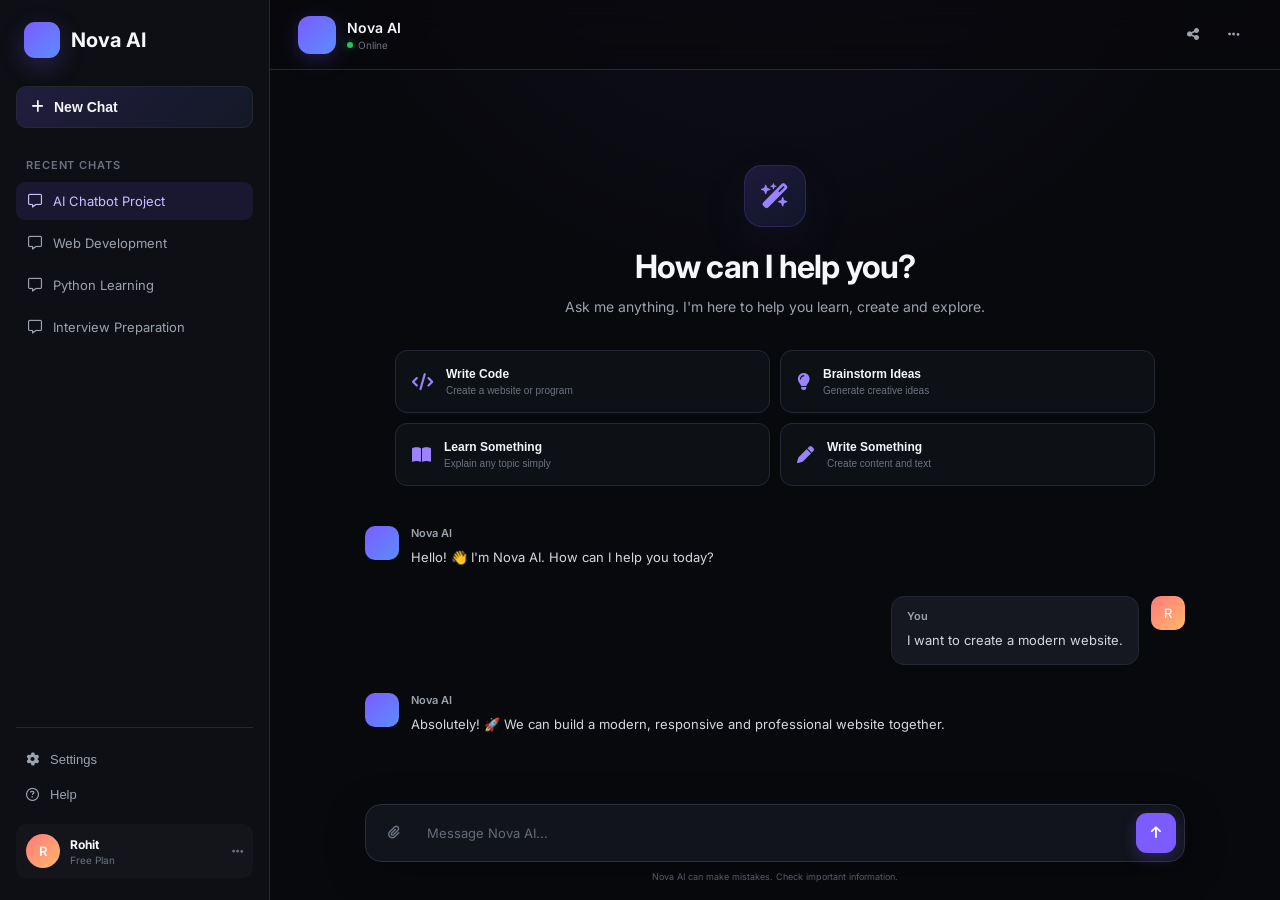
==== index.html @ 309c27bb "Rename indext.html to index.html" ====
<!DOCTYPE html>
<html lang="en">

<head>
    <meta charset="UTF-8">

    <meta name="viewport" content="width=device-width, initial-scale=1.0">

    <title>Nova AI - Chatbot</title>

    <link rel="stylesheet" href="style.css">

    
    <link rel="preconnect" href="https://fonts.googleapis.com">
    <link rel="preconnect" href="https://fonts.gstatic.com" crossorigin>

    <link
        href="https://fonts.googleapis.com/css2?family=Inter:wght@400;500;600;700&display=swap"
        rel="stylesheet"
    >


    <link
        rel="stylesheet"
        href="https://cdnjs.cloudflare.com/ajax/libs/font-awesome/6.5.2/css/all.min.css"
    >
</head>

<body>

    

    <aside class="sidebar">

     

        <div class="logo">
            <div class="logo-icon">
                <i class="fa-solid fa-sparkles"></i>
            </div>

            <span>Nova AI</span>
        </div>


    

        <button class="new-chat-btn">
            <i class="fa-solid fa-plus"></i>
            <span>New Chat</span>
        </button>
        <div class="chat-history">

            <p class="history-title">Recent Chats</p>

            <div class="chat-item active">
                <i class="fa-regular fa-message"></i>
                <span>AI Chatbot Project</span>
            </div>

            <div class="chat-item">
                <i class="fa-regular fa-message"></i>
                <span>Web Development</span>
            </div>

            <div class="chat-item">
                <i class="fa-regular fa-message"></i>
                <span>Python Learning</span>
            </div>

            <div class="chat-item">
                <i class="fa-regular fa-message"></i>
                <span>Interview Preparation</span>
            </div>

        </div>



        <div class="sidebar-bottom">

            <button class="sidebar-btn">
                <i class="fa-solid fa-gear"></i>
                <span>Settings</span>
            </button>

            <button class="sidebar-btn">
                <i class="fa-regular fa-circle-question"></i>
                <span>Help</span>
            </button>

            <div class="profile">

                <div class="profile-avatar">
                    R
                </div>

                <div class="profile-info">
                    <strong>Rohit</strong>
                    <small>Free Plan</small>
                </div>

                <i class="fa-solid fa-ellipsis"></i>

            </div>

        </div>

    </aside>


   
    <main class="chat-container">


      

        <header class="chat-header">

            <div class="mobile-menu">
                <i class="fa-solid fa-bars"></i>
            </div>

            <div class="ai-info">

                <div class="ai-avatar">
                    <i class="fa-solid fa-sparkles"></i>
                </div>

                <div>
                    <h3>Nova AI</h3>

                    <div class="status">
                        <span></span>
                        Online
                    </div>
                </div>

            </div>


            <div class="header-actions">

                <button>
                    <i class="fa-solid fa-share-nodes"></i>
                </button>

                <button>
                    <i class="fa-solid fa-ellipsis"></i>
                </button>

            </div>

        </header>


       

        <section class="chat-area">


        

            <div class="welcome-screen">

                <div class="welcome-icon">
                    <i class="fa-solid fa-wand-magic-sparkles"></i>
                </div>

                <h1>How can I help you?</h1>

                <p>
                    Ask me anything. I'm here to help you
                    learn, create and explore.
                </p>


                <!-- Suggestions -->

                <div class="suggestions">

                    <button>
                        <i class="fa-solid fa-code"></i>
                        <span>
                            <strong>Write Code</strong>
                            <small>Create a website or program</small>
                        </span>
                    </button>

                    <button>
                        <i class="fa-solid fa-lightbulb"></i>
                        <span>
                            <strong>Brainstorm Ideas</strong>
                            <small>Generate creative ideas</small>
                        </span>
                    </button>

                    <button>
                        <i class="fa-solid fa-book-open"></i>
                        <span>
                            <strong>Learn Something</strong>
                            <small>Explain any topic simply</small>
                        </span>
                    </button>

                    <button>
                        <i class="fa-solid fa-pen"></i>
                        <span>
                            <strong>Write Something</strong>
                            <small>Create content and text</small>
                        </span>
                    </button>

                </div>

            </div>


            

            <div class="messages">


                <div class="message ai-message">

                    <div class="message-avatar">
                        <i class="fa-solid fa-sparkles"></i>
                    </div>

                    <div class="message-content">

                        <div class="message-name">
                            Nova AI
                        </div>

                        <p>
                            Hello! 👋 I'm Nova AI.
                            How can I help you today?
                        </p>

                    </div>

                </div>


                

                <div class="message user-message">

                    <div class="message-content">

                        <div class="message-name">
                            You
                        </div>

                        <p>
                            I want to create a modern website.
                        </p>

                    </div>

                    <div class="message-avatar user-avatar">
                        R
                    </div>

                </div>



                <div class="message ai-message">

                    <div class="message-avatar">
                        <i class="fa-solid fa-sparkles"></i>
                    </div>

                    <div class="message-content">

                        <div class="message-name">
                            Nova AI
                        </div>

                        <p>
                            Absolutely! 🚀 We can build a
                            modern, responsive and professional
                            website together.
                        </p>

                    </div>

                </div>

            </div>

        </section>

        <div class="input-section">

            <div class="input-box">

                <button class="attach-btn">
                    <i class="fa-solid fa-paperclip"></i>
                </button>

                <textarea
                    id="messageInput"
                    placeholder="Message Nova AI..."
                    rows="1"
                ></textarea>

                <button class="send-btn" id="sendBtn">
                    <i class="fa-solid fa-arrow-up"></i>
                </button>

            </div>

            <p class="input-info">
                Nova AI can make mistakes. Check important information.
            </p>

        </div>
    </main>
    <script src="script.js"></script>

</body>

</html>
---- style.css ----
* {
    margin: 0;
    padding: 0;
    box-sizing: border-box;
}
:root {
    --bg-primary: #08090d;
    --bg-secondary: #0d0f14;
    --bg-card: #11141b;
    --bg-hover: #171a22;

    --border: #242833;

    --text-primary: #f5f7fa;
    --text-secondary: #9ca3af;
    --text-muted: #6b7280;

    --accent: #7c5cff;
    --accent-light: #9b82ff;

    --online: #22c55e;
}
html {
    scroll-behavior: smooth;
}
body {
    font-family: "Inter", sans-serif;
    background: var(--bg-primary);
    color: var(--text-primary);
    height: 100vh;
    overflow: hidden;
}

body {
    display: flex;
}

.sidebar {
    width: 270px;
    height: 100vh;

    background: var(--bg-secondary);

    border-right: 1px solid var(--border);

    display: flex;
    flex-direction: column;

    padding: 22px 16px;

    flex-shrink: 0;
}

.logo {
    display: flex;
    align-items: center;
    gap: 11px;

    padding: 0 8px;
    margin-bottom: 28px;

    font-size: 20px;
    font-weight: 700;
}

.logo-icon {
    width: 36px;
    height: 36px;

    display: flex;
    align-items: center;
    justify-content: center;

    border-radius: 11px;

    background: linear-gradient(
        135deg,
        #7c5cff,
        #5b8cff
    );

    color: white;

    box-shadow: 0 8px 25px rgba(124, 92, 255, 0.25);
}

.new-chat-btn {
    width: 100%;

    border: 1px solid var(--border);

    background: linear-gradient(
        135deg,
        rgba(124, 92, 255, 0.18),
        rgba(91, 140, 255, 0.08)
    );

    color: var(--text-primary);

    padding: 12px 14px;

    border-radius: 10px;

    display: flex;
    align-items: center;

    gap: 10px;

    font-size: 14px;
    font-weight: 600;

    cursor: pointer;

    transition: 0.25s ease;
}

.new-chat-btn:hover {
    background: rgba(124, 92, 255, 0.2);

    border-color: rgba(124, 92, 255, 0.5);

    transform: translateY(-1px);
}
.chat-history {
    margin-top: 30px;

    flex: 1;

    overflow-y: auto;
}

.history-title {
    color: var(--text-muted);

    font-size: 11px;

    text-transform: uppercase;

    letter-spacing: 0.08em;

    font-weight: 600;

    padding: 0 10px;

    margin-bottom: 10px;
}

.chat-item {
    display: flex;
    align-items: center;

    gap: 11px;

    padding: 11px 12px;

    border-radius: 9px;

    color: var(--text-secondary);

    font-size: 13px;

    cursor: pointer;

    transition: 0.2s ease;

    margin-bottom: 4px;
}

.chat-item i {
    font-size: 14px;
}

.chat-item:hover {
    background: var(--bg-hover);

    color: var(--text-primary);
}

.chat-item.active {
    background: rgba(124, 92, 255, 0.12);

    color: #c9bfff;
}

.sidebar-bottom {
    border-top: 1px solid var(--border);

    padding-top: 14px;
}
.sidebar-btn {
    width: 100%;

    border: none;

    background: transparent;

    color: var(--text-secondary);

    padding: 10px;

    display: flex;
    align-items: center;

    gap: 11px;

    border-radius: 8px;

    cursor: pointer;

    font-size: 13px;

    text-align: left;

    transition: 0.2s ease;
}

.sidebar-btn:hover {
    background: var(--bg-hover);

    color: var(--text-primary);
}
.profile {
    display: flex;

    align-items: center;

    gap: 10px;

    margin-top: 12px;

    padding: 10px;

    border-radius: 10px;

    background: rgba(255, 255, 255, 0.025);
}

.profile-avatar {
    width: 34px;
    height: 34px;

    border-radius: 50%;

    display: flex;
    align-items: center;
    justify-content: center;

    background: linear-gradient(
        135deg,
        #ff7a7a,
        #ffb86c
    );

    color: white;

    font-weight: 600;

    font-size: 13px;
}

.profile-info {
    display: flex;
    flex-direction: column;

    gap: 2px;

    flex: 1;
}

.profile-info strong {
    font-size: 12px;
}

.profile-info small {
    font-size: 10px;

    color: var(--text-muted);
}

.profile > i {
    color: var(--text-muted);

    font-size: 13px;
}

.chat-container {
    flex: 1;

    height: 100vh;

    min-width: 0;

    display: flex;

    flex-direction: column;

    background:
        radial-gradient(
            circle at 50% -20%,
            rgba(124, 92, 255, 0.08),
            transparent 40%
        ),
        var(--bg-primary);
}


.chat-header {
    height: 70px;

    border-bottom: 1px solid var(--border);

    display: flex;

    align-items: center;

    justify-content: space-between;

    padding: 0 28px;

    background: rgba(8, 9, 13, 0.75);

   -webkit-backdrop-filter: blur(15px);
    backdrop-filter: blur(15px);
    flex-shrink: 0;
}
.ai-info {
    display: flex;

    align-items: center;

    gap: 11px;
}

.ai-avatar {
    width: 38px;
    height: 38px;

    border-radius: 12px;

    display: flex;
    align-items: center;
    justify-content: center;

    background: linear-gradient(
        135deg,
        #7c5cff,
        #5b8cff
    );

    color: white;

    box-shadow:
        0 5px 20px rgba(124, 92, 255, 0.25);
}

.ai-info h3 {
    font-size: 14px;

    font-weight: 600;
}

.status {
    display: flex;

    align-items: center;

    gap: 5px;

    margin-top: 3px;

    font-size: 10px;

    color: var(--text-muted);
}

.status span {
    width: 6px;
    height: 6px;

    border-radius: 50%;

    background: var(--online);

    box-shadow:
        0 0 8px rgba(34, 197, 94, 0.6);
}


.header-actions {
    display: flex;

    gap: 5px;
}

.header-actions button {
    width: 36px;
    height: 36px;

    border: none;

    background: transparent;

    color: var(--text-secondary);

    border-radius: 8px;

    cursor: pointer;

    transition: 0.2s ease;
}

.header-actions button:hover {
    background: var(--bg-hover);

    color: var(--text-primary);
}
.mobile-menu {
    display: none;

    cursor: pointer;

    color: var(--text-secondary);

    margin-right: 12px;
}

.chat-area {
    flex: 1;

    overflow-y: auto;

    padding: 40px 20px;

    scroll-behavior: smooth;
}


.chat-area::-webkit-scrollbar,
.chat-history::-webkit-scrollbar {
    width: 5px;
}

.chat-area::-webkit-scrollbar-thumb,
.chat-history::-webkit-scrollbar-thumb {
    background: #292d38;

    border-radius: 10px;
}

.welcome-screen {
    max-width: 760px;

    margin: 55px auto 40px;

    text-align: center;
}

.welcome-icon {
    width: 62px;
    height: 62px;

    margin: 0 auto 20px;

    display: flex;
    align-items: center;
    justify-content: center;

    border-radius: 18px;

    background:
        linear-gradient(
            135deg,
            rgba(124, 92, 255, 0.18),
            rgba(91, 140, 255, 0.1)
        );

    border: 1px solid rgba(124, 92, 255, 0.2);

    color: var(--accent-light);

    font-size: 25px;

    box-shadow:
        0 15px 50px rgba(124, 92, 255, 0.08);
}

.welcome-screen h1 {
    font-size: 32px;

    font-weight: 700;

    letter-spacing: -0.8px;

    margin-bottom: 10px;
}

.welcome-screen > p {
    color: var(--text-secondary);

    font-size: 14px;

    line-height: 1.6;

    max-width: 500px;

    margin: auto;
}
.suggestions {
    display: grid;

    grid-template-columns: repeat(2, 1fr);

    gap: 10px;

    margin-top: 32px;
}

.suggestions button {
    border: 1px solid var(--border);

    background: rgba(17, 20, 27, 0.7);

    border-radius: 12px;

    padding: 16px;

    display: flex;

    align-items: center;

    gap: 13px;

    text-align: left;

    color: var(--text-primary);

    cursor: pointer;

    transition: 0.25s ease;
}

.suggestions button:hover {
    background: var(--bg-hover);

    border-color: #353a48;

    transform: translateY(-2px);
}

.suggestions button > i {
    color: var(--accent-light);

    font-size: 17px;
}

.suggestions button span {
    display: flex;

    flex-direction: column;

    gap: 4px;
}

.suggestions strong {
    font-size: 12px;
}

.suggestions small {
    color: var(--text-muted);

    font-size: 10px;
}

.messages {
    max-width: 820px;

    margin: 0 auto;

    display: flex;

    flex-direction: column;

    gap: 28px;
}

.message {
    display: flex;

    gap: 12px;

    animation: messageAppear 0.3s ease;
}

@keyframes messageAppear {
    from {
        opacity: 0;

        transform: translateY(8px);
    }

    to {
        opacity: 1;

        transform: translateY(0);
    }
}


.message-avatar {
    width: 34px;
    height: 34px;

    border-radius: 10px;

    display: flex;

    align-items: center;
    justify-content: center;

    background: linear-gradient(
        135deg,
        #7c5cff,
        #5b8cff
    );

    color: white;

    flex-shrink: 0;

    font-size: 13px;
}

.user-avatar {
    background: linear-gradient(
        135deg,
        #ff7a7a,
        #ffb86c
    );
}

.message-content {
    max-width: 700px;
}

.message-name {
    font-size: 11px;

    font-weight: 600;

    color: var(--text-secondary);

    margin-bottom: 6px;
}

.message-content p {
    color: #d5d8df;

    font-size: 13px;

    line-height: 1.7;
}


.user-message {
    justify-content: flex-end;
}

.user-message .message-content {
    order: 1;

    background: #151821;

    border: 1px solid var(--border);

    padding: 12px 15px;

    border-radius: 13px;
}

.user-message .message-avatar {
    order: 2;
}
.input-section {
    width: 100%;

    padding: 12px 20px 18px;

    background:
        linear-gradient(
            to top,
            var(--bg-primary) 70%,
            transparent
        );

    flex-shrink: 0;
}

.input-box {
    max-width: 820px;

    margin: auto;

    min-height: 58px;

    display: flex;

    align-items: flex-end;

    gap: 8px;

    padding: 8px;

    border: 1px solid #2b303b;

    border-radius: 16px;

    background: #11141b;

    box-shadow:
        0 10px 40px rgba(0, 0, 0, 0.25);

    transition: 0.25s ease;
}

.input-box:focus-within {
    border-color: rgba(124, 92, 255, 0.55);

    box-shadow:
        0 0 0 3px rgba(124, 92, 255, 0.08);
}

#messageInput {
    flex: 1;

    resize: none;

    border: none;

    outline: none;

    background: transparent;

    color: var(--text-primary);

    font-family: inherit;

    font-size: 13px;

    line-height: 1.5;

    padding: 10px 5px;

    max-height: 140px;
}

#messageInput::placeholder {
    color: #666c78;
}

.attach-btn,
.send-btn {
    width: 40px;
    height: 40px;

    flex-shrink: 0;

    border: none;

    border-radius: 11px;

    cursor: pointer;

    display: flex;

    align-items: center;

    justify-content: center;

    transition: 0.2s ease;
}

.attach-btn {
    background: transparent;

    color: var(--text-muted);
}

.attach-btn:hover {
    background: var(--bg-hover);

    color: var(--text-primary);
}

.send-btn {
    background: var(--accent);

    color: white;

    box-shadow:
        0 5px 15px rgba(124, 92, 255, 0.25);
}

.send-btn:hover {
    background: var(--accent-light);

    transform: translateY(-1px);
}

.send-btn:active {
    transform: scale(0.95);
}
.input-info {
    text-align: center;

    color: #555b67;

    font-size: 9px;

    margin-top: 9px;
}

@media (max-width: 900px) {

    .sidebar {
        width: 230px;
    }

    .chat-header {
        padding: 0 20px;
    }

    .welcome-screen {
        margin-top: 35px;
    }
}


@media (max-width: 700px) {

    body {
        overflow: hidden;
    }


    .sidebar {
        position: fixed;

        left: -280px;

        top: 0;

        z-index: 100;

        width: 270px;

        transition: 0.3s ease;

        box-shadow:
            10px 0 40px rgba(0, 0, 0, 0.4);
    }

    .sidebar.open {
        left: 0;
    }


    .mobile-menu {
        display: block;
    }

    .chat-header {
        padding: 0 15px;

        height: 62px;
    }


    .welcome-screen {
        margin-top: 25px;
    }

    .welcome-screen h1 {
        font-size: 25px;
    }

    .welcome-screen > p {
        font-size: 12px;

        padding: 0 10px;
    }

    .suggestions {
        grid-template-columns: 1fr;
    }

    .messages {
        padding: 0 5px;
    }

    .input-section {
        padding: 8px 10px 12px;
    }

    .input-box {
        min-height: 52px;

        border-radius: 14px;
    }

    .attach-btn,
    .send-btn {
        width: 36px;
        height: 36px;
    }
}


@media (max-width: 450px) {

    .header-actions button:first-child {
        display: none;
    }

    .welcome-icon {
        width: 54px;
        height: 54px;

        font-size: 21px;
    }

    .welcome-screen h1 {
        font-size: 22px;
    }

    .suggestions button {
        padding: 13px;
    }
}

.typing {
    display: flex;
    align-items: center;
    gap: 4px;
    padding: 5px 0;
}

.typing span {
    width: 6px;
    height: 6px;
    border-radius: 50%;
    background: #777;
    animation: typingAnimation 1.2s infinite;
}

.typing span:nth-child(2) {
    animation-delay: 0.15s;
}

.typing span:nth-child(3) {
    animation-delay: 0.3s;
}

@keyframes typingAnimation {

    0%,
    60%,
    100% {
        transform: translateY(0);
        opacity: 0.4;
    }

    30% {
        transform: translateY(-5px);
        opacity: 1;
    }
}
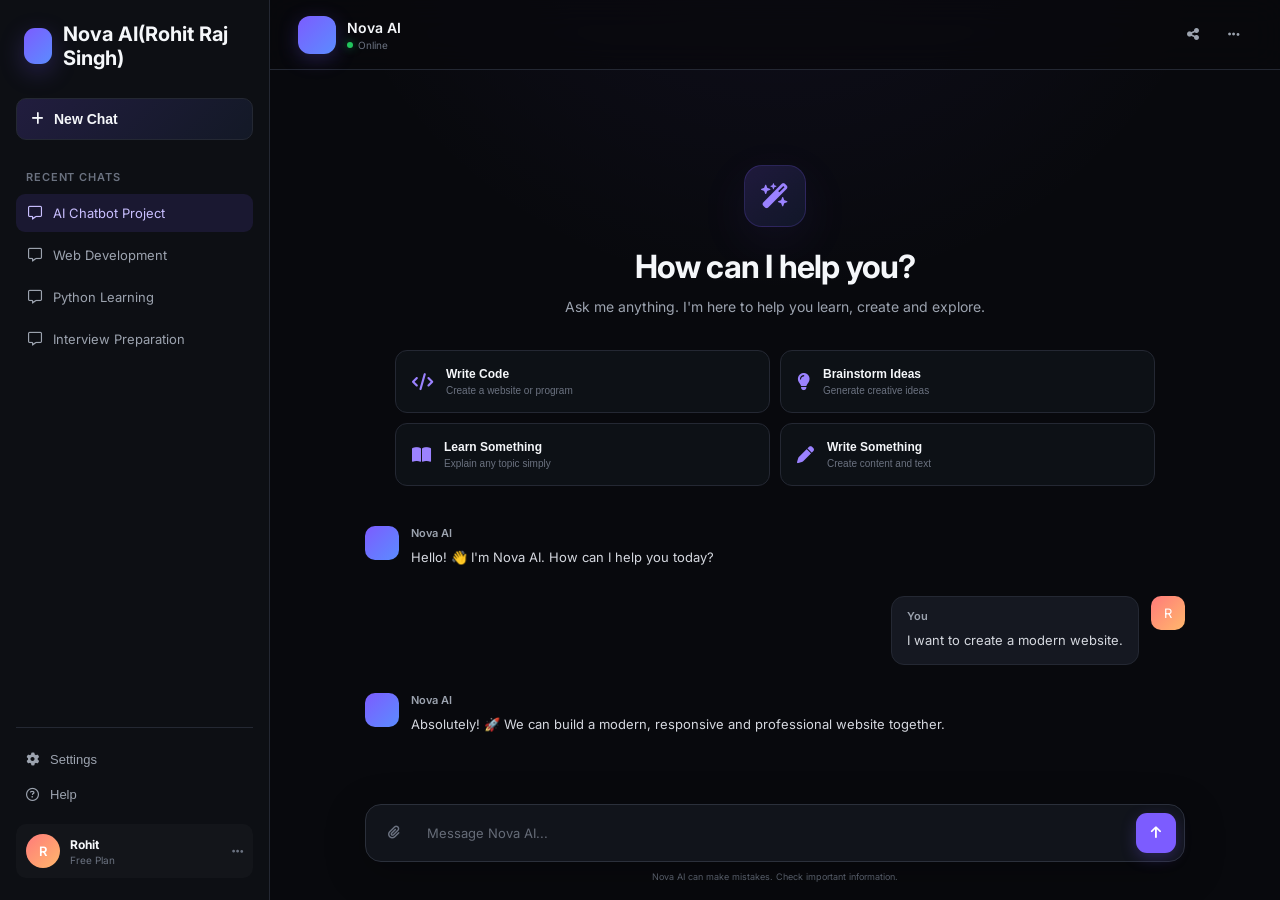
==== commit 137f1f35: "Update index.html" ====
--- a/index.html
+++ b/index.html
@@ -39,7 +39,7 @@
                 <i class="fa-solid fa-sparkles"></i>
             </div>
 
-            <span>Nova AI</span>
+            <span>Nova AI(Rohit Raj Singh) </span>
         </div>
 
 
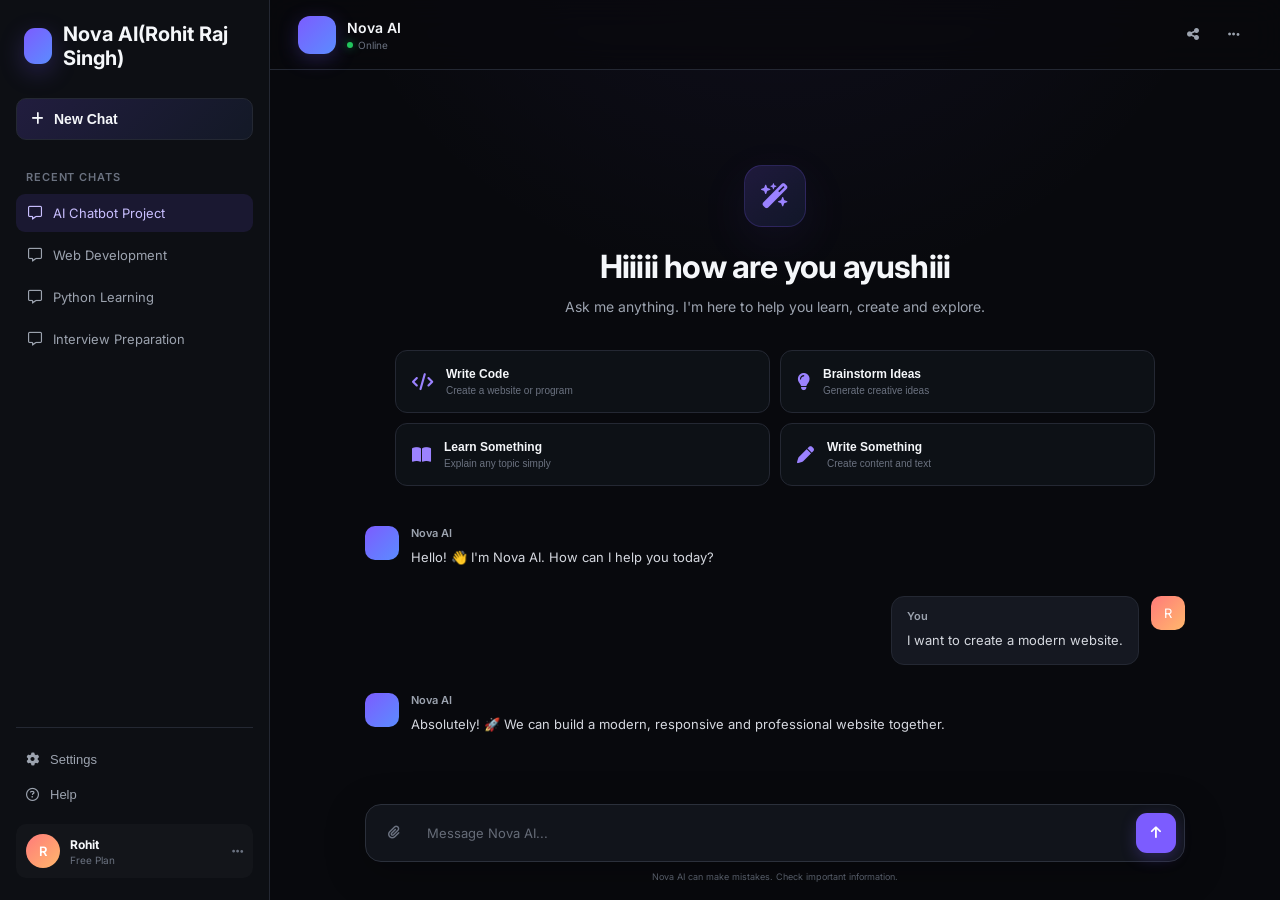
==== commit 0c80e59d: "Update index.html" ====
--- a/index.html
+++ b/index.html
@@ -167,7 +167,7 @@
                     <i class="fa-solid fa-wand-magic-sparkles"></i>
                 </div>
 
-                <h1>How can I help you?</h1>
+                <h1>Hiiiii how are you ayushiii  </h1>
 
                 <p>
                     Ask me anything. I'm here to help you
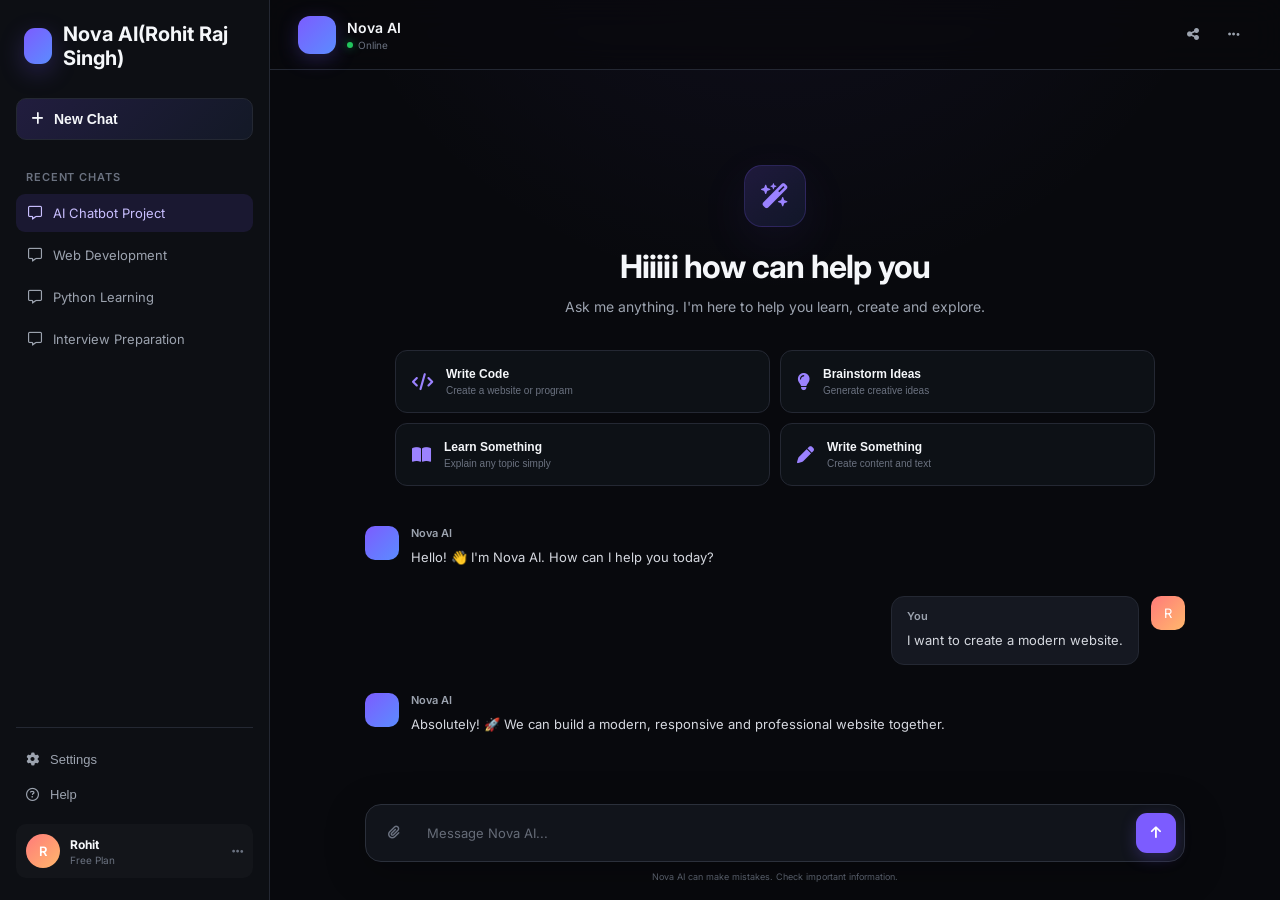
==== commit 98f10176: "Update index.html" ====
--- a/index.html
+++ b/index.html
@@ -167,7 +167,7 @@
                     <i class="fa-solid fa-wand-magic-sparkles"></i>
                 </div>
 
-                <h1>Hiiiii how are you ayushiii  </h1>
+                <h1>Hiiiii how can help you  </h1>
 
                 <p>
                     Ask me anything. I'm here to help you
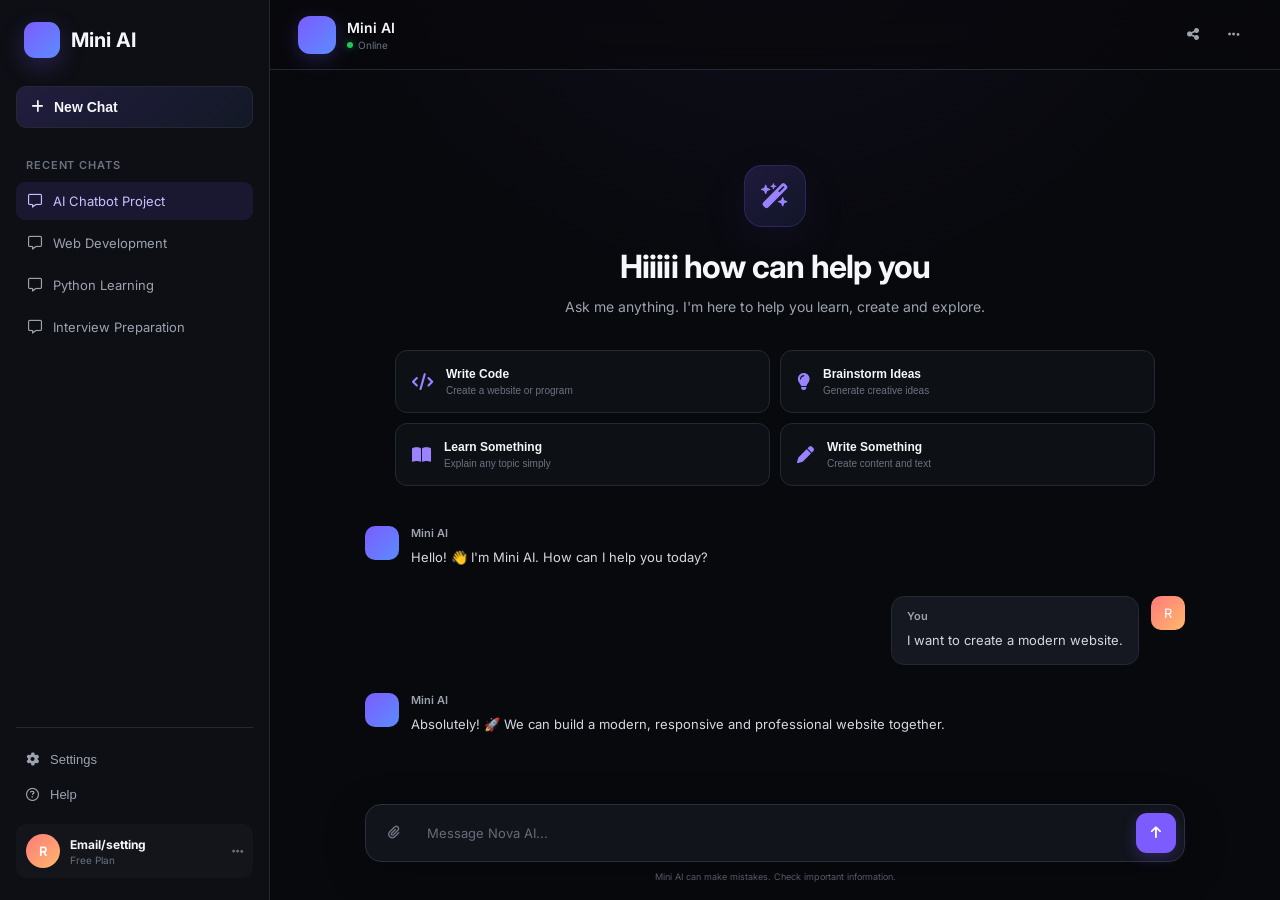
==== commit 57b77d17: "Update index.html" ====
--- a/index.html
+++ b/index.html
@@ -6,7 +6,7 @@
 
     <meta name="viewport" content="width=device-width, initial-scale=1.0">
 
-    <title>Nova AI - Chatbot</title>
+    <title> AI - Chatbot</title>
 
     <link rel="stylesheet" href="style.css">
 
@@ -39,7 +39,7 @@
                 <i class="fa-solid fa-sparkles"></i>
             </div>
 
-            <span>Nova AI(Rohit Raj Singh) </span>
+            <span>Mini AI </span>
         </div>
 
 
@@ -96,7 +96,7 @@
                 </div>
 
                 <div class="profile-info">
-                    <strong>Rohit</strong>
+                    <strong>Email/setting</strong>
                     <small>Free Plan</small>
                 </div>
 
@@ -128,7 +128,7 @@
                 </div>
 
                 <div>
-                    <h3>Nova AI</h3>
+                    <h3>Mini AI</h3>
 
                     <div class="status">
                         <span></span>
@@ -230,11 +230,11 @@
                     <div class="message-content">
 
                         <div class="message-name">
-                            Nova AI
+                            Mini AI
                         </div>
 
                         <p>
-                            Hello! 👋 I'm Nova AI.
+                            Hello! 👋 I'm Mini AI.
                             How can I help you today?
                         </p>
 
@@ -276,7 +276,7 @@
                     <div class="message-content">
 
                         <div class="message-name">
-                            Nova AI
+                            Mini AI
                         </div>
 
                         <p>
@@ -314,7 +314,7 @@
             </div>
 
             <p class="input-info">
-                Nova AI can make mistakes. Check important information.
+                Mini AI can make mistakes. Check important information.
             </p>
 
         </div>
